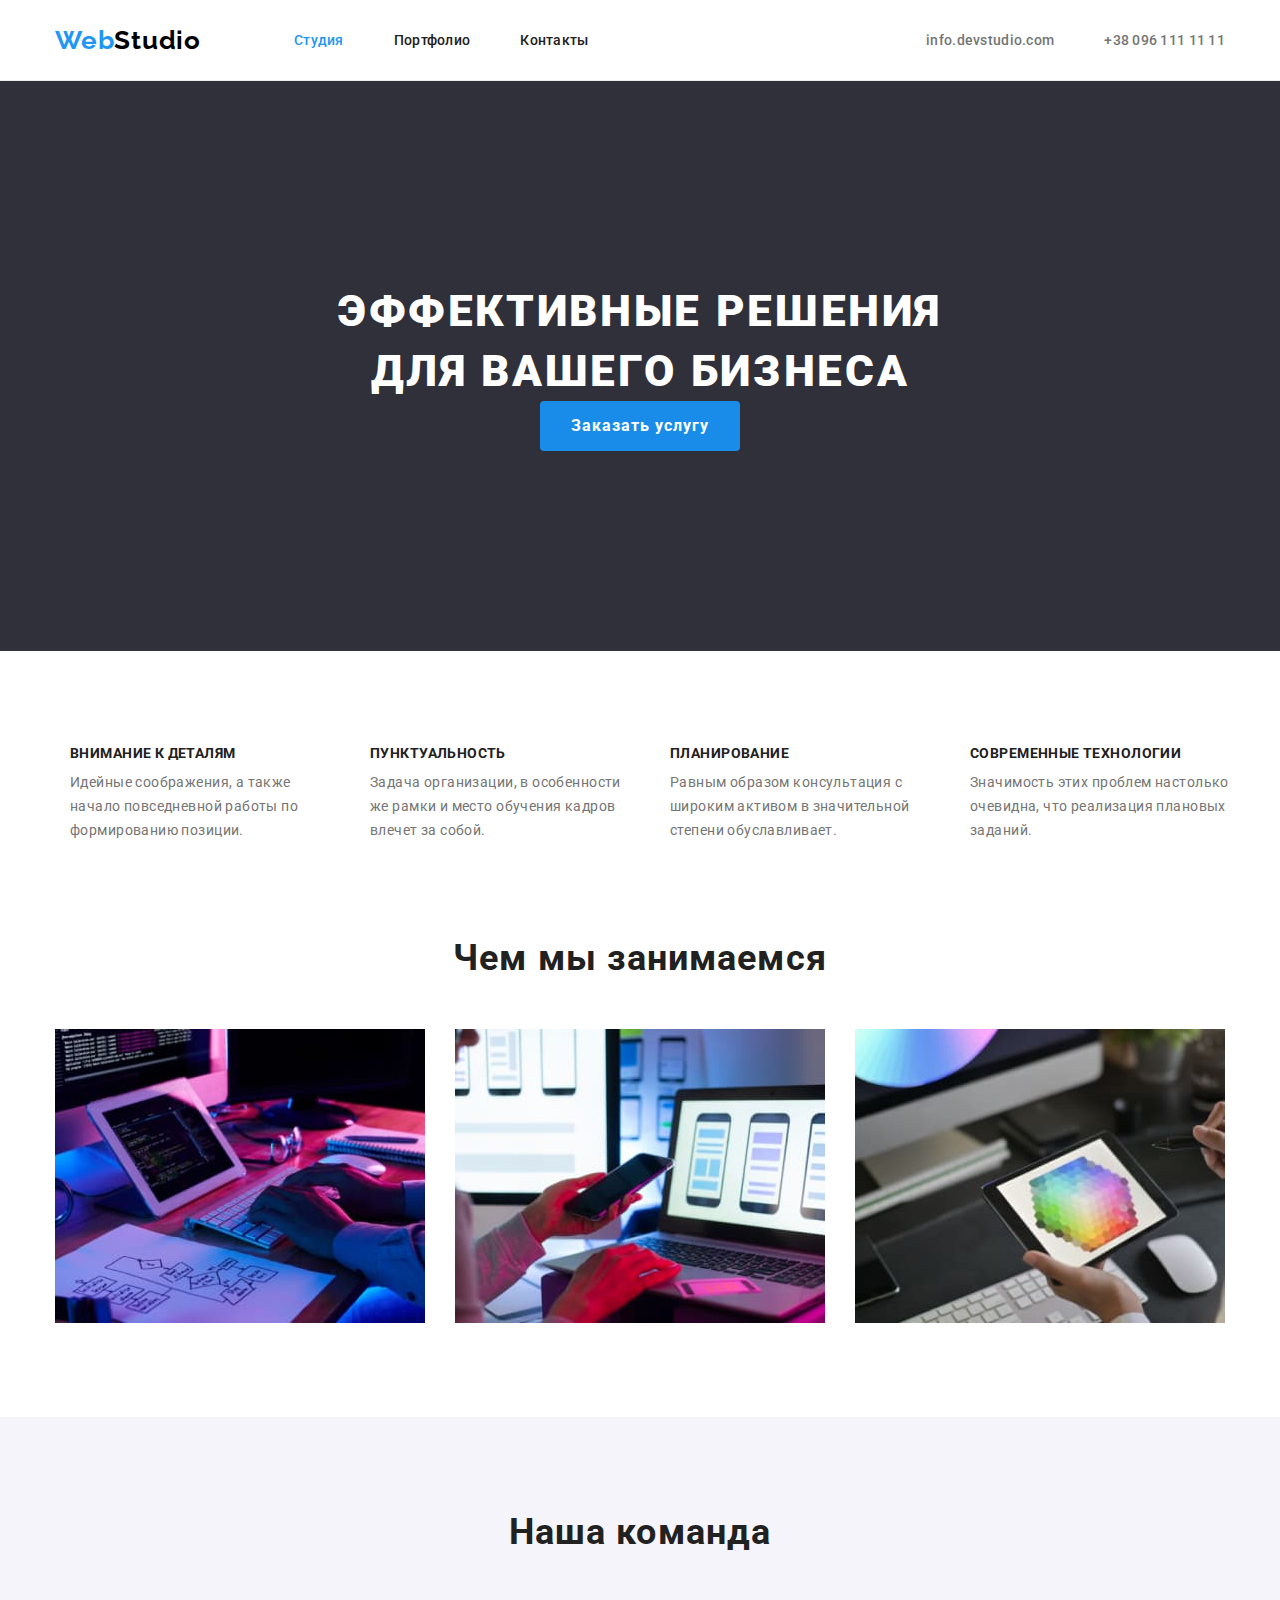
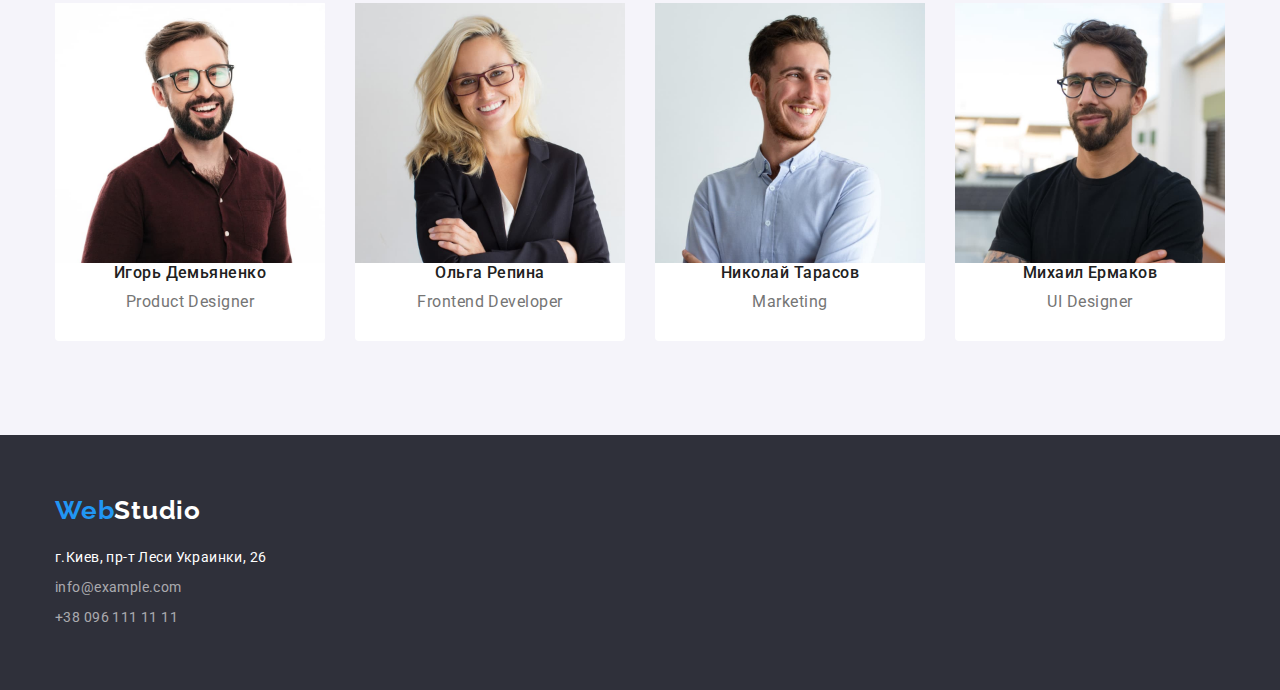
==== index.html @ 2c4aef92 "копирует данные с предыдущего дз" ====
<!DOCTYPE html>
<html lang="ru">

<head>
    <meta charset="UTF-8">
    <meta http-equiv="X-UA-Compatible" content="IE=edge">
    <meta name="viewport" content="width=device-width, initial-scale=1.0">
    <title>Document</title>
    <link rel="preconnect" href="https://fonts.googleapis.com">
    <link rel="preconnect" href="https://fonts.gstatic.com" crossorigin>
    <link
        href="https://fonts.googleapis.com/css2?family=Raleway:wght@700&family=Roboto:wght@400;500;700;900&display=swap"
        rel="stylesheet">
    <link rel="stylesheet"
        href="https://cdnjs.cloudflare.com/ajax/libs/modern-normalize/1.1.0/modern-normalize.min.css">
    <link rel="stylesheet" href="./css/styles.css" />
</head>

<body>
    <!--Хедер, шапка, навигация по сайту-->
    <header class="page-header">
        <div class="container main-nav">
            <nav class="nav">
                <a href="./index.html" class="logo">
                    <span>Web</span>Studio
                </a>

                <ul class="site-nav list">
                    <li class="site-nav-item"><a class="site-nav-link current" href="./index.html">Студия</a></li>
                    <li class="site-nav-item"><a class="site-nav-link" href="./portfolio.html">Портфолио</a></li>
                    <li class="site-nav-item"><a class="site-nav-link" href="">Контакты</a></li>
                </ul>
            </nav>

            <ul class="aside list">
                <li class="aside-item"> <a href="mailto:info.devstudio.com" class="aside-link">info.devstudio.com</a>
                </li>
                <li class="aside-item"> <a href="tel:+380961111111" class="aside-link">+38 096 111 11 11</a></li>
            </ul>
        </div>
    </header>

    <!--Баннер-->
    <main>

        <section class="banner">
            <h1 class="title">Эффективные решения <br>
                для вашего бизнеса</h1>
            <button class="button" type="button">Заказать услугу</button>
        </section>


        <!--Особенности-->
        <section class="features section">
            <div class="container">
                <ul class="features-list container list">
                    <li class="features-item">
                        <h3 class="features-subtitle">Внимание к деталям</h3>
                        <p class="features-text">Идейные соображения, а также начало повседневной работы по формированию
                            позиции.</p>
                    </li>
                    <li class="features-item">
                        <h3 class="features-subtitle">Пунктуальность</h3>
                        <p class="features-text">Задача организации, в особенности же рамки и место обучения кадров
                            влечет
                            за собой.</p>
                    </li>
                    <li class="features-item">
                        <h3 class="features-subtitle">Планирование</h3>
                        <p class="features-text">Равным образом консультация с широким активом в значительной степени
                            обуславливает.</p>
                    </li>
                    <li class="features-item">
                        <h3 class="features-subtitle">Современные технологии</h3>
                        <p class="features-text">Значимость этих проблем настолько очевидна, что реализация плановых
                            заданий.</p>
                    </li>
                </ul>
            </div>
        </section>

        <!--Чем мы занимаемся-->
        <section class="section works-section">
            <div class="container">
                <h2 class="subject">Чем мы занимаемся</h2>
                <ul class="subject-list list">
                    <li class="subject-item"><img class="image" src="./images/drop/img.jpg" alt="box1" width="370" />
                    </li>
                    <li class="subject-item"><img class="image" src="./images/drop/box2.jpg" alt="box2" width="370" />
                    </li>
                    <li class="subject-item"><img class="image" src="./images/drop/box3.jpg" alt="box3" width="370" />
                    </li>
                </ul>
            </div>
        </section>

        <!-- Наша команда -->
        <section class="our-team grey section">
            <div class="container">
                <h2 class="subject">Наша команда</h2>
                <ul class="our-team-list list">
                    <li class="our-team-item">
                        <img src="./images/drop/igor.jpg" alt="Игорь Демьяненко" width="270" class="images" />
                        <div class="team-name-text">
                            <h3 class="our-team-name">Игорь Демьяненко</h3>
                            <p class="our-team-text">Product Designer</p>
                        </div>
                    </li>
                    <li class="our-team-item">
                        <img src="./images/drop/olga.jpg" alt="Ольга Репина" width="270" class="images" />
                        <div class="team-name-text">
                            <h3 class="our-team-name">Ольга Репина</h3>
                            <p class="our-team-text">Frontend Developer</p>
                        </div>
                    </li>
                    <li class="our-team-item">
                        <img src="./images/drop/nicholas.jpg" alt="Николай Тарасов" width="270" class="images" />
                        <div class="team-name-text">
                            <h3 class="our-team-name">Николай Тарасов</h3>
                            <p class="our-team-text">Marketing</p>
                        </div>
                    </li>
                    <li class="our-team-item">
                        <img src="./images/drop/michael.jpg" alt="Михаил Ермаков" width="270" class="images" />
                        <div class="team-name-text">
                            <h3 class="our-team-name">Михаил Ермаков</h3>
                            <p class="our-team-text">UI Designer</p>
                        </div>
                    </li>
                </ul>
            </div>
        </section>
    </main>

    <!-- Футтер -->
    <footer class="footer">
        <div class="container">
            <a href="./index.html" class="logo dark">
                <span>Web</span>Studio
            </a>
            <address class="address">
                <p class="footer-address">
                    г.Киев, пр-т Леси Украинки, 26
                </p>
                <ul class="footer-list list">
                    <li class="footer-item">
                        <a href="mailto:info@example.com" class="footer-link">info@example.com</a>
                    </li>
                    <li class="footer-item">
                        <a href="tel:+380961111111" class="footer-link">+38 096 111 11 11</a>
                    </li>
                </ul>
            </address>
        </div>

    </footer>

</body>

</html>
---- css/styles.css ----
:root {
  --primary-text-color: #212121;
  --secondary-text-color: #757575;
  --accent-color: #2196f3;
  --primary-white-color: #fff;
  --portfolio-button: #f5f4fa;
  --black-color: #000;
  --background-footer-color: #2f303a;
  --portfolio-item-hover: #eee;
}

body {
  background-color: var(--primary-white-color);
  font-family: "Roboto", sans-serif;
  color: var(--primary-text-color);
}

/*Утилиты*/
.list {
  list-style: none;
  margin: 0;
}

h1,
h2,
h3,
p {
  margin-bottom: 0;
  margin-top: 0;
}

/*Хедер, шапка страницы*/
.logo > span {
  color: var(--accent-color);
}

.footer.logo {
  color: var(--primary-white-color);
}

.logo {
  display: block;
  padding-top: 24px;
  padding-bottom: 24px;

  color: var(--black-color);
  text-decoration: none;
  font-family: Raleway;
  font-style: normal;
  font-weight: bold;
  font-size: 26px;
  line-height: 1.192;
  letter-spacing: 0.03em;
}

.logo.dark {
  color: var(--primary-white-color);
  padding-top: 0;
  padding-bottom: 0;
  margin-bottom: 20px;

  /*outline: 2px solid #fff;*/
}

.site-nav-link {
  font-weight: 500;
  font-size: 14px;
  line-height: 1.143;
  letter-spacing: 0.02em;
  text-decoration: none;
  color: var(--primary-text-color);
}

.current {
  color: var(--accent-color);
}

.grey {
  background-color: var(--portfolio-button);
}

.aside-link {
  text-decoration: none;
  letter-spacing: 0.02em;
  font-weight: 500;
  font-size: 14px;
  line-height: 1.143;
  letter-spacing: 0.02em;
  color: var(--secondary-text-color);
}

.site-nav-link:hover,
.site-nav-link:focus,
.aside-link:hover,
.aside-link:focus,
.footer-link:focus,
.footer-link:hover {
  color: var(--accent-color);
}

.container {
  padding: 0 15px;
  width: 1200px;
  margin-right: auto;
  margin-left: auto;
}

.main-nav {
  display: flex;
  align-items: center;
}

.site-nav {
  display: flex;
  margin-left: 93px;
  padding-left: 0;
}

.nav {
  display: flex;
  align-items: center;
}

.site-nav-item {
  margin: 0;
}

.site-nav-item:not(:last-child) {
  margin-right: 50px;
}

.site-nav-link {
  display: block;
  padding-top: 32px;
  padding-bottom: 32px;
}

.aside {
  display: flex;
  margin-left: auto;
}

.aside-link {
  padding-top: 32px;
  padding-bottom: 32px;
}

.aside-item + .aside-item {
  margin-left: 50px;
}

.page-header {
  border-bottom: 1px solid #ececec;
}

/*Портфолио*/

.portfolio {
  position: absolute;
  width: 1px;
  height: 1px;
  margin: -1px;
  border: 0;
  padding: 0;
  white-space: nowrap;
  clip-path: inset(100%);
  clip: rect(0 0 0 0);
  overflow: hidden;
}

.portfolio-list {
  display: flex;
  flex-wrap: wrap;
  list-style: none;
  margin: 0;
  padding: 0;
  margin-left: -30px;
  margin-top: -30px;
}

.portfolio-item {
  /*outline: 2px solid blueviolet;*/

  flex-basis: calc(100% / 3 - 30px);
  margin-left: 30px;
  margin-top: 30px;
}

.portfolio-nav-button > button:hover,
.portfolio-nav-button > button:focus {
  color: var(--primary-white-color);
  background-color: var(--accent-color);
  cursor: pointer;
}
.portfolio-nav-button:not(:last-child) {
  margin-right: 8px;
}

.portfolio-nav-list {
  display: flex;
  padding-left: 0;
  margin-bottom: 50px;
  justify-content: center;
}

.portfolio-button {
  border-radius: 4px;
  /*border-color: transparent;*/
  border: none;
  margin: 0;
  padding: 6px 22px;

  font-family: inherit;
  font-weight: 500;
  font-size: 16px;
  line-height: 1.625;
  color: var(--primary-text-color);
  background-color: var(--portfolio-button);
  letter-spacing: 0.03em;
}

.portfolio-card {
  border-right: 1px solid var(--portfolio-item-hover);
  border-bottom: 1px solid var(--portfolio-item-hover);
  border-left: 1px solid var(--portfolio-item-hover);
  padding: 20px 24px;
  border-radius: 0 0 4px 4px;
}
.button-all {
  background-color: var(--accent-color);
  color: var(--primary-white-color);
}

.portfolio-item:focus,
.portfolio-item:hover {
  background-color: var(--portfolio-item-hover);
}

.subtitle {
  color: var(--primary-text-color);
  font-weight: bold;
  font-size: 18px;
  line-height: 2;
  letter-spacing: 0.06em;
}

.text {
  color: var(--secondary-text-color);
  font-weight: normal;
  font-size: 16px;
  line-height: 1.875;
  letter-spacing: 0.03em;
}
.portfolio-link {
  text-decoration: none;
}
.button {
  border-radius: 4px;
  border-color: transparent;
  width: 200px;
  height: 50px;
  padding: 0;

  font-family: inherit;
  font-weight: 500;
  font-size: 16px;
  line-height: 1.625;
  background-color: var(--portfolio-button);
  color: var(--primary-text-color);
  letter-spacing: 0.06em;
}

/*Футтер*/

.footer {
  padding-top: 60px;
  padding-bottom: 60px;

  background: var(--background-footer-color);
}

.footer-link {
  color: rgba(255, 255, 255, 0.6);
  font-weight: normal;
  font-size: 14px;
  line-height: 1.714;
  text-decoration: none;
  font-style: normal;
  letter-spacing: 0.03em;
}
.footer-address {
  color: var(--primary-white-color);
  font-weight: normal;
  font-size: 14px;
  line-height: 1.714;
  text-decoration: none;
  font-style: normal;
  letter-spacing: 0.03em;
  margin-bottom: 6px;
}

.footer-list {
  justify-content: left;
  padding-left: 0;
}

.footer-item:not(:last-child) {
  margin-bottom: 6px;
}

/*Главная страница*/
.title {
  font-weight: 900;
  font-size: 44px;
  line-height: 1.364;
  color: var(--primary-white-color);
  text-transform: uppercase;
  letter-spacing: 0.06em;
}
.banner {
  background: wheat;
  background: var(--background-footer-color);
  text-align: center;
}
.features-subtitle {
  margin: 0 0 10px 0;

  color: var(--primary-text-color);
  font-style: normal;
  font-weight: bold;
  font-size: 14px;
  line-height: 1.143;
  text-transform: uppercase;
  letter-spacing: 0.03em;
}
.features-text {
  margin: 0;

  color: var(--secondary-text-color);
  font-weight: normal;
  font-size: 14px;
  line-height: 1.714;
  letter-spacing: 0.03em;
}
.features-list {
  display: flex;
}

.features-item {
  width: 270px;
  text-align: left;
}
.features-item:not(:last-child) {
  margin-right: 30px;
}

.subject {
  text-align: center;

   color: var(--primary-text-color);

  font-style: normal;
  font-weight: bold;
  font-size: 36px;
  line-height: 1.167;
  letter-spacing: 0.03em;
}

.subject-list {
  display: flex;
  padding-left: 0;
}

.our-team-name {
  text-align: center;
  margin-bottom: 10px;

  font-weight: 500;
  font-size: 16px;
  line-height: 1.188;
  letter-spacing: 0.03em;
  color: var(--primary-text-color);
}

.our-team-text {
  text-align: center;

  font-weight: normal;
  font-size: 16px;
  line-height: 1.188;
  letter-spacing: 0.03em;
  color: var(--secondary-text-color);
}

.our-team-list {
  display: flex;
  padding-left: 0;
}

.our-team-item {
  padding-bottom: 30px;
  background-color: var(--primary-white-color);

  width: 270px;
  border-radius: 0 0 4px 4px;
}

.our-team-item:not(:last-child) {
  margin-right: 30px;
}


.banner > button {
  font-style: normal;
  font-weight: bold;
  font-size: 16px;
  line-height: 1.875;
  letter-spacing: 0.06em;
  color: var(--primary-white-color);
  background-color: #188ce8;
}

.banner > button:focus,
.banner > button:hover {
  color: var(--primary-white-color);
  cursor: pointer;
  background-color: var(--accent-color);
}

.banner {
  padding-top: 200px;
  padding-bottom: 200px;
}

.subject {
  margin-bottom: 50px;
}

.subject-item {
  width: 370px;
  height: 294px;
}
.subject-item:not(:last-child) {
  margin-right: 30px;
}

.section {
  padding-top: 94px;
  padding-bottom: 94px;
}

.works-section {
  padding-top: 0;
}

.images {
    display: block;
    max-width: 100%;
    height: auto;
}


.hhh {
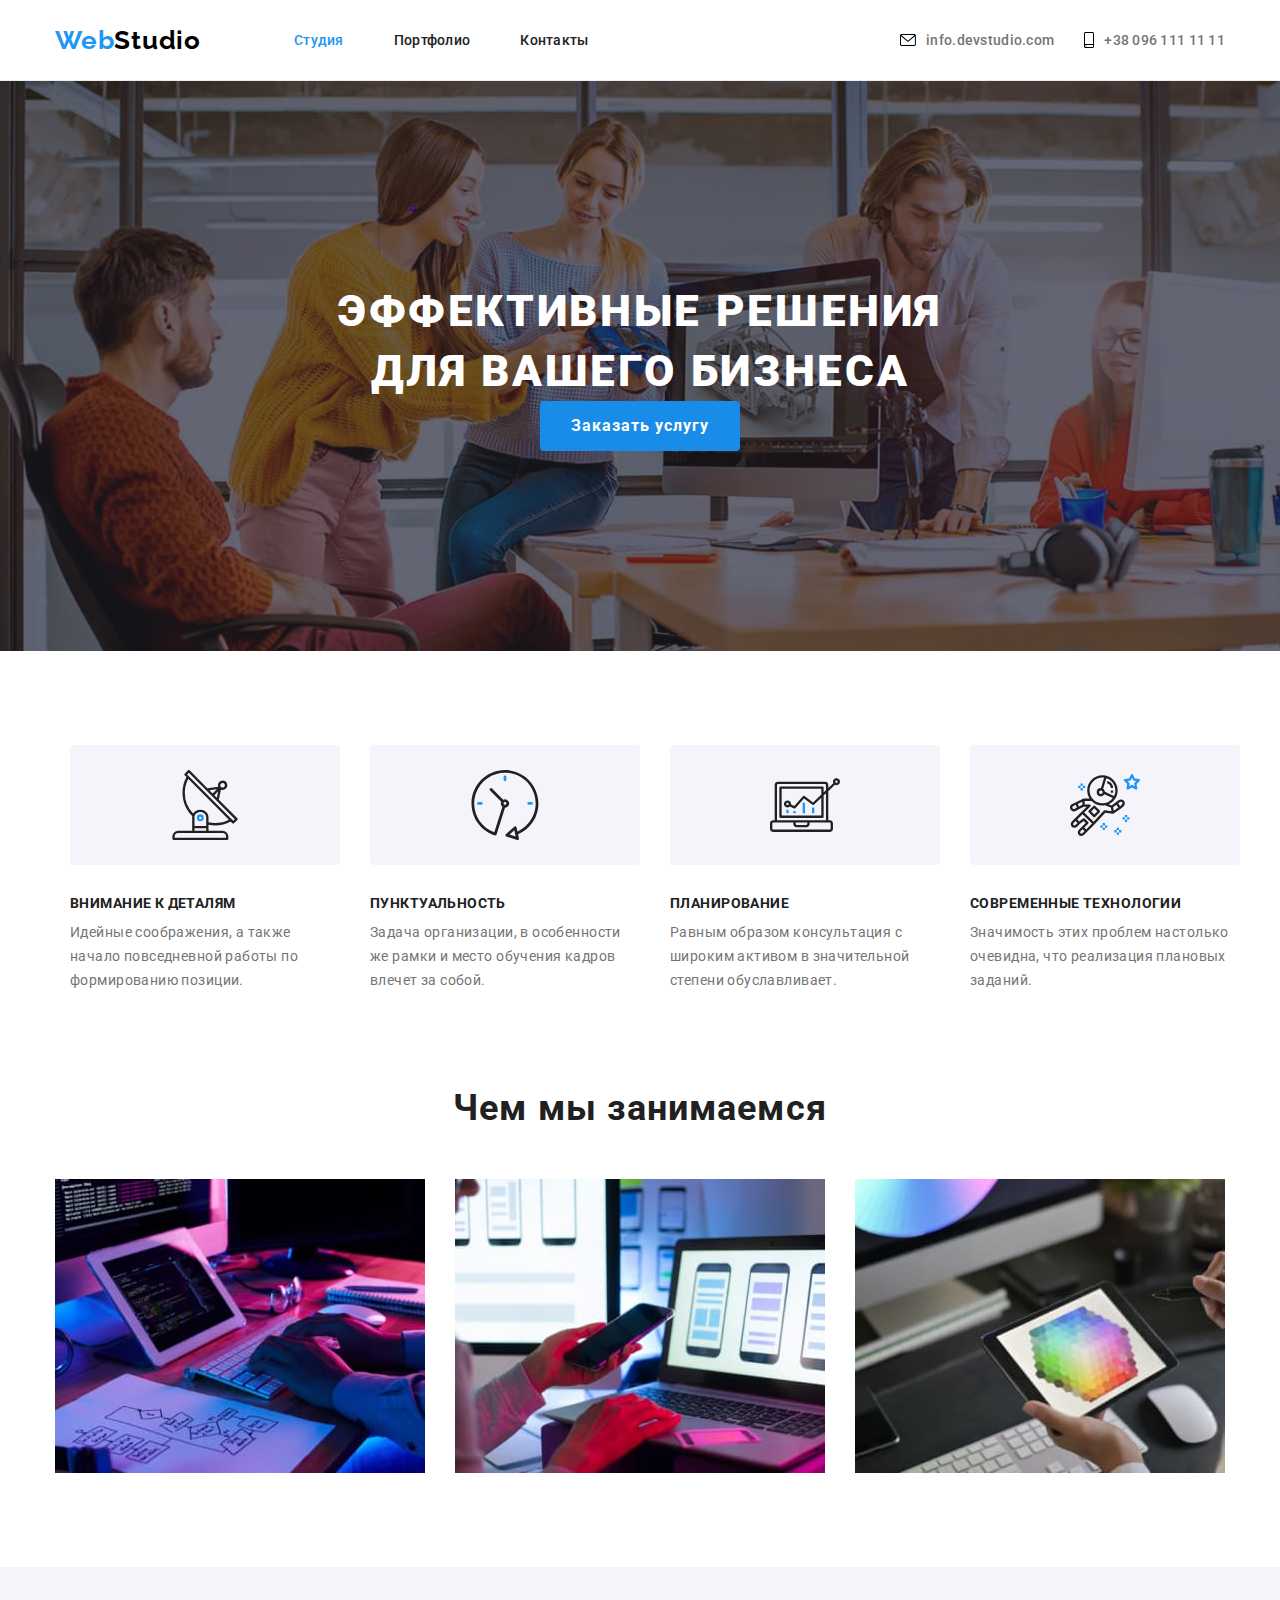
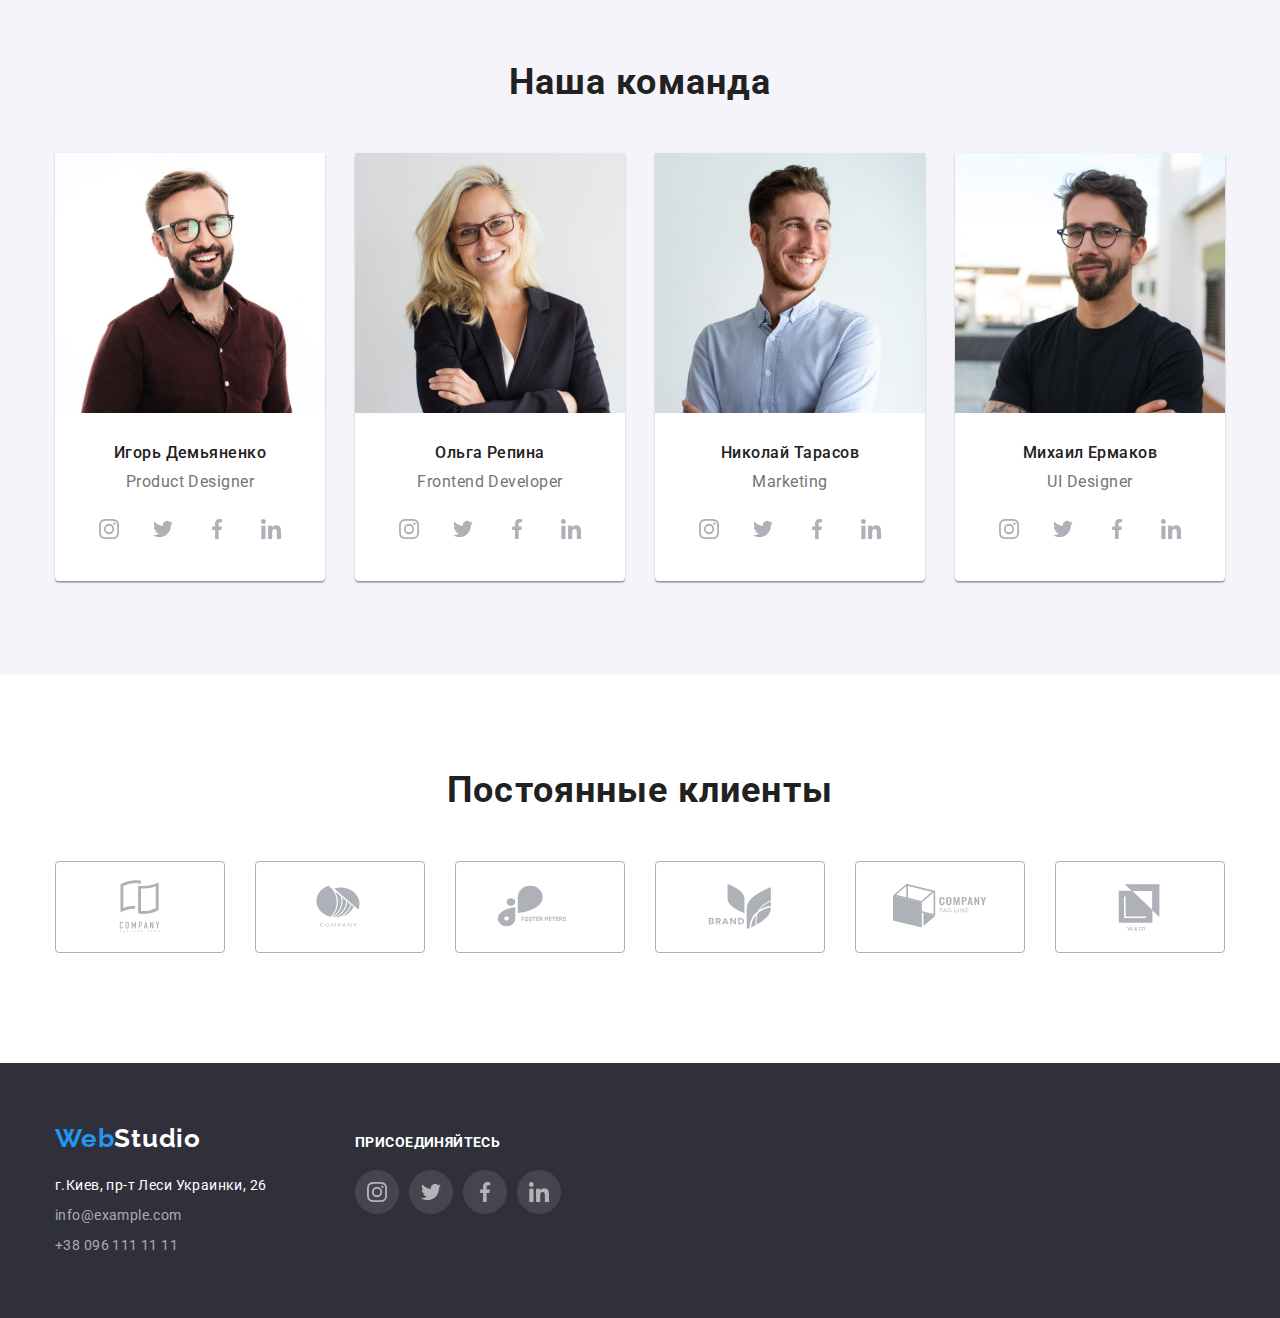
==== commit 105cd024: "Выполняет условия ДЗ 4" ====
--- a/index.html
+++ b/index.html
@@ -33,9 +33,25 @@
             </nav>
 
             <ul class="aside list">
-                <li class="aside-item"> <a href="mailto:info.devstudio.com" class="aside-link">info.devstudio.com</a>
+                <li class="aside-item"> 
+                   
+                        <a href="mailto:info.devstudio.com" class="aside-link">
+                        <svg class="email">
+                            <use href="./images/symbol-defs.svg#icon-envelope"></use>
+                        </svg>
+                        info.devstudio.com</a>
+                   
                 </li>
-                <li class="aside-item"> <a href="tel:+380961111111" class="aside-link">+38 096 111 11 11</a></li>
+                <li class="aside-item"> 
+                   
+                        <a href="tel:+380961111111" class="aside-link">
+                             <svg class="phone">
+                                 <use href="./images/symbol-defs.svg#icon-smartphone"></use>
+                             </svg>
+                         +38 096 111 11 11
+                        </a>
+                   
+                </li>
             </ul>
         </div>
     </header>
@@ -53,24 +69,53 @@
         <!--Особенности-->
         <section class="features section">
             <div class="container">
+            
                 <ul class="features-list container list">
                     <li class="features-item">
+                        <div class="features-icon">
+                            <svg>
+                                <use href="./images/symbol-defs.svg#icon-antenna">
+
+                                </use>
+                            </svg>
+                        </div>
                         <h3 class="features-subtitle">Внимание к деталям</h3>
                         <p class="features-text">Идейные соображения, а также начало повседневной работы по формированию
                             позиции.</p>
                     </li>
                     <li class="features-item">
+                        <div class="features-icon">
+                            <svg class="icons" width="70px" height="70px">
+                                <use href="./images/symbol-defs.svg#icon-clock">
+
+                                </use>
+                            </svg>
+                        </div>
                         <h3 class="features-subtitle">Пунктуальность</h3>
                         <p class="features-text">Задача организации, в особенности же рамки и место обучения кадров
                             влечет
                             за собой.</p>
                     </li>
                     <li class="features-item">
+                        <div class="features-icon">
+                            <svg>
+                                <use href="./images/symbol-defs.svg#icon-diagram">
+                        
+                                </use>
+                            </svg>
+                        </div>
                         <h3 class="features-subtitle">Планирование</h3>
                         <p class="features-text">Равным образом консультация с широким активом в значительной степени
                             обуславливает.</p>
                     </li>
                     <li class="features-item">
+                        <div class="features-icon">
+                            <svg class="icons">
+                                <use href="./images/symbol-defs.svg#icon-astronaut">
+                        
+                                </use>
+                            </svg>
+                        </div>
                         <h3 class="features-subtitle">Современные технологии</h3>
                         <p class="features-text">Значимость этих проблем настолько очевидна, что реализация плановых
                             заданий.</p>
@@ -100,41 +145,232 @@
                 <h2 class="subject">Наша команда</h2>
                 <ul class="our-team-list list">
                     <li class="our-team-item">
-                        <img src="./images/drop/igor.jpg" alt="Игорь Демьяненко" width="270" class="images" />
+                        <img src="./images/drop/igor.jpg" alt="Игорь Демьяненко" width="270" class="images-team" />
                         <div class="team-name-text">
                             <h3 class="our-team-name">Игорь Демьяненко</h3>
                             <p class="our-team-text">Product Designer</p>
+                             <div class="social">
+                                <ul class="social-list">
+                                    <li class="social-item">
+                                        <a href="" class="social-link">
+                                        <svg class="social-icon">
+                                            <use href="./images/symbol-defs.svg#icon-instagram"> </use>
+                                        </svg>
+                                        </a>
+
+                                    </li>
+                                    <li class="social-item">
+                                        <a href="" class="social-link">
+                                        <svg class="social-icon">
+                                            <use href="./images/symbol-defs.svg#icon-twitter"> </use>
+                                        </svg>
+                                        </a>
+                                    </li>
+                                    <li class="social-item">
+                                        <a href="" class="social-link">
+                                        <svg class="social-icon">
+                                            <use href="./images/symbol-defs.svg#icon-facebook"> </use>
+                                        </svg>
+                                        </a>
+                                    </li>
+                                    <li class="social-item">
+                                        <a href="" class="social-link">
+                                        <svg class="social-icon">
+                                            <use href="./images/symbol-defs.svg#icon-linkedin"> </use>
+                                        </svg>
+                                        </a>
+                                    </li>
+                                </ul>
+                                </div>
+                            
                         </div>
                     </li>
                     <li class="our-team-item">
-                        <img src="./images/drop/olga.jpg" alt="Ольга Репина" width="270" class="images" />
+                        <img src="./images/drop/olga.jpg" alt="Ольга Репина" width="270" class="images-team" />
                         <div class="team-name-text">
                             <h3 class="our-team-name">Ольга Репина</h3>
                             <p class="our-team-text">Frontend Developer</p>
+                            <div class="social">
+                                <ul class="social-list">
+                                    <li class="social-item">
+                                        <a href="" class="social-link">
+                                            <svg class="social-icon">
+                                                <use href="./images/symbol-defs.svg#icon-instagram"> </use>
+                                            </svg>
+                                        </a>
+                            
+                                    </li>
+                                    <li class="social-item">
+                                        <a href="" class="social-link">
+                                            <svg class="social-icon">
+                                                <use href="./images/symbol-defs.svg#icon-twitter"> </use>
+                                            </svg>
+                                        </a>
+                                    </li>
+                                    <li class="social-item">
+                                        <a href="" class="social-link">
+                                            <svg class="social-icon">
+                                                <use href="./images/symbol-defs.svg#icon-facebook"> </use>
+                                            </svg>
+                                        </a>
+                                    </li>
+                                    <li class="social-item">
+                                        <a href="" class="social-link">
+                                            <svg class="social-icon">
+                                                <use href="./images/symbol-defs.svg#icon-linkedin"> </use>
+                                            </svg>
+                                        </a>
+                                    </li>
+                                </ul>
+                            </div>
                         </div>
                     </li>
                     <li class="our-team-item">
-                        <img src="./images/drop/nicholas.jpg" alt="Николай Тарасов" width="270" class="images" />
+                        <img src="./images/drop/nicholas.jpg" alt="Николай Тарасов" width="270" class="images-team" />
                         <div class="team-name-text">
                             <h3 class="our-team-name">Николай Тарасов</h3>
                             <p class="our-team-text">Marketing</p>
+                            <div class="social">
+                                <ul class="social-list">
+                                    <li class="social-item">
+                                        <a href="" class="social-link">
+                                            <svg class="social-icon">
+                                                <use href="./images/symbol-defs.svg#icon-instagram"> </use>
+                                            </svg>
+                                        </a>
+                            
+                                    </li>
+                                    <li class="social-item">
+                                        <a href="" class="social-link">
+                                            <svg class="social-icon">
+                                                <use href="./images/symbol-defs.svg#icon-twitter"> </use>
+                                            </svg>
+                                        </a>
+                                    </li>
+                                    <li class="social-item">
+                                        <a href="" class="social-link">
+                                            <svg class="social-icon">
+                                                <use href="./images/symbol-defs.svg#icon-facebook"> </use>
+                                            </svg>
+                                        </a>
+                                    </li>
+                                    <li class="social-item">
+                                        <a href="" class="social-link">
+                                            <svg class="social-icon">
+                                                <use href="./images/symbol-defs.svg#icon-linkedin"> </use>
+                                            </svg>
+                                        </a>
+                                    </li>
+                                </ul>
+                            </div>
                         </div>
                     </li>
                     <li class="our-team-item">
-                        <img src="./images/drop/michael.jpg" alt="Михаил Ермаков" width="270" class="images" />
+                        <img src="./images/drop/michael.jpg" alt="Михаил Ермаков" width="270" class="images-team" />
                         <div class="team-name-text">
                             <h3 class="our-team-name">Михаил Ермаков</h3>
                             <p class="our-team-text">UI Designer</p>
+                            <div class="social">
+                                <ul class="social-list">
+                                    <li class="social-item">
+                                        <a href="" class="social-link">
+                                            <svg class="social-icon">
+                                                <use href="./images/symbol-defs.svg#icon-instagram"> </use>
+                                            </svg>
+                                        </a>
+                            
+                                    </li>
+                                    <li class="social-item">
+                                        <a href="" class="social-link">
+                                            <svg class="social-icon">
+                                                <use href="./images/symbol-defs.svg#icon-twitter"> </use>
+                                            </svg>
+                                        </a>
+                                    </li>
+                                    <li class="social-item">
+                                        <a href="" class="social-link">
+                                            <svg class="social-icon">
+                                                <use href="./images/symbol-defs.svg#icon-facebook"> </use>
+                                            </svg>
+                                        </a>
+                                    </li>
+                                    <li class="social-item">
+                                        <a href="" class="social-link">
+                                            <svg class="social-icon">
+                                                <use href="./images/symbol-defs.svg#icon-linkedin"> </use>
+                                            </svg>
+                                        </a>
+                                    </li>
+                                </ul>
+                            </div>
                         </div>
                     </li>
                 </ul>
             </div>
         </section>
+    
+
+        <!--Постоянные клиенты-->
+        <section class="regular-client section">
+            <div class="container">
+                <h2 class="subject">Постоянные клиенты</h2>
+                <div class="clients">
+                    <ul class="clients-list">
+                    <li class="clients-item">
+                        <a href="" class="clients-link">
+                            <svg class="clients-logo">
+                                <use href="./images/symbol-defs.svg#icon-logo"></use>
+                            </svg>
+                        </a>
+                    </li>
+                    <li class="clients-item">
+                        <a href="" class="clients-link">
+                            <svg class="clients-logo">
+                                <use href="./images/symbol-defs.svg#icon-logo2"></use>
+                            </svg>
+                        </a>
+                    </li>
+                    <li class="clients-item">
+                        <a href="" class="clients-link">
+                            <svg class="clients-logo">
+                                <use href="./images/symbol-defs.svg#icon-logo3"></use>
+                            </svg>
+                        </a>
+                    </li>
+                    <li class="clients-item">
+                        <a href="" class="clients-link">
+                        <svg class="clients-logo">
+                            <use href="./images/symbol-defs.svg#icon-logo4"></use>
+                        </svg>
+                    </a>
+                    </li>
+                    <li class="clients-item">
+                        <a href="" class="clients-link">
+                            <svg class="clients-logo">
+                                <use href="./images/symbol-defs.svg#icon-logo5"></use>
+                            </svg>
+                        </a>
+                    </li>
+                    <li class="clients-item">
+                        <a href="" class="clients-link">
+                            <svg class="clients-logo">
+                                <use href="./images/symbol-defs.svg#icon-logo6"></use>
+                            </svg>
+                        </a>
+                    </li>
+                    </ul>
+                </div>
+
+            </div>
+
+        </section>
+
     </main>
 
     <!-- Футтер -->
     <footer class="footer">
-        <div class="container">
+        <div class="container footer-box">
+            <div class="contacts">
             <a href="./index.html" class="logo dark">
                 <span>Web</span>Studio
             </a>
@@ -151,6 +387,41 @@
                     </li>
                 </ul>
             </address>
+            </div>
+
+            <div class="join">
+                <h3 class="join-subtitle">Присоединяйтесь</h3>
+                <ul class="footer-social-list">
+                    <li class="footer-social-item">
+                        <a href="" class="footer-social-link">
+                            <svg class="footer-social-icon">
+                                <use href="./images/symbol-defs.svg#icon-instagram"> </use>
+                            </svg>
+                        </a>
+                    </li>
+                        <li class="footer-social-item">
+                            <a href="" class="footer-social-link">
+                                <svg class="footer-social-icon">
+                                    <use href="./images/symbol-defs.svg#icon-twitter"> </use>
+                                </svg>
+                            </a>
+                        </li>
+                        <li class="footer-social-item">
+                            <a href="" class="footer-social-link">
+                                <svg class="footer-social-icon">
+                                    <use href="./images/symbol-defs.svg#icon-facebook"> </use>
+                                </svg>
+                            </a>
+                        </li>
+                        <li class="footer-social-item">
+                            <a href="" class="footer-social-link">
+                                <svg class="footer-social-icon">
+                                    <use href="./images/symbol-defs.svg#icon-linkedin"> </use>
+                                </svg>
+                            </a>
+                        </li>
+                 </ul>
+            </div>
         </div>
 
     </footer>
--- a/css/styles.css
+++ b/css/styles.css
@@ -7,6 +7,7 @@
   --black-color: #000;
   --background-footer-color: #2f303a;
   --portfolio-item-hover: #eee;
+  --social: #afb1b8;
 }
 
 body {
@@ -29,7 +30,7 @@
   margin-top: 0;
 }
 
-/*Хедер, шапка страницы*/
+/*****************Хедер, шапка страницы******************/
 .logo > span {
   color: var(--accent-color);
 }
@@ -80,6 +81,8 @@
 }
 
 .aside-link {
+  display: flex;
+  align-items: center;
   text-decoration: none;
   letter-spacing: 0.02em;
   font-weight: 500;
@@ -138,6 +141,7 @@
 .aside {
   display: flex;
   margin-left: auto;
+  padding-left: 0;
 }
 
 .aside-link {
@@ -145,15 +149,31 @@
   padding-bottom: 32px;
 }
 
+.aside-link:hover svg {
+  fill: var(--accent-color);
+}
+
 .aside-item + .aside-item {
-  margin-left: 50px;
+  margin-left: 30px;
 }
 
 .page-header {
   border-bottom: 1px solid #ececec;
 }
 
-/*Портфолио*/
+.email {
+  width: 16px;
+  height: 12px;
+  margin-right: 10px;
+}
+
+.phone {
+  width: 10px;
+  height: 16px;
+  margin-right: 10px;
+}
+
+/***************Портфолио****************/
 
 .portfolio {
   position: absolute;
@@ -191,6 +211,7 @@
   color: var(--primary-white-color);
   background-color: var(--accent-color);
   cursor: pointer;
+  box-shadow: rgba(0, 0, 0, 0, 25);
 }
 .portfolio-nav-button:not(:last-child) {
   margin-right: 8px;
@@ -204,6 +225,7 @@
 }
 
 .portfolio-button {
+  display: block;
   border-radius: 4px;
   /*border-color: transparent;*/
   border: none;
@@ -233,7 +255,9 @@
 
 .portfolio-item:focus,
 .portfolio-item:hover {
-  background-color: var(--portfolio-item-hover);
+  background-color: var(--primary-white-color);
+  box-shadow: 0px 1px 1px rgba(0, 0, 0, 0.12), 0px 4px 4px rgba(0, 0, 0, 0.06),
+    1px 4px 6px rgba(0, 0, 0, 0.16);
 }
 
 .subtitle {
@@ -242,6 +266,7 @@
   font-size: 18px;
   line-height: 2;
   letter-spacing: 0.06em;
+  margin-bottom: 4px;
 }
 
 .text {
@@ -270,7 +295,13 @@
   letter-spacing: 0.06em;
 }
 
-/*Футтер*/
+.images {
+  display: block;
+  width: 100%;
+  height: auto;
+}
+
+/**************Футтер***********************/
 
 .footer {
   padding-top: 60px;
@@ -308,7 +339,77 @@
   margin-bottom: 6px;
 }
 
-/*Главная страница*/
+.join {
+  display: block;
+  width: 206px;
+  height: 80px;
+  justify-content: center;
+  margin-left: 70px;
+}
+
+.join-subtitle {
+  font-family: inherit;
+  font-weight: bold;
+  font-size: 14px;
+  line-height: 1.143;
+  letter-spacing: 0.03em;
+  text-transform: uppercase;
+  color: var(--primary-white-color);
+  margin-bottom: 20px;
+}
+
+.footer-social-link {
+  display: flex;
+  width: 44px;
+  height: 44px;
+  border-radius: 50%;
+  justify-content: center;
+  align-items: center;
+  background-color: rgba(255, 255, 255, 0.1);
+}
+
+.footer-social-link:hover svg,
+.footer-social-link:focus svg {
+  fill: var(--primary-white-color);
+}
+.footer-social-link:hover,
+.footer-social-link:focus {
+  background-color: var(--accent-color);
+}
+
+.footer-social-list {
+  display: flex;
+  padding-left: 0;
+  margin: 0;
+}
+
+.footer-social-item:not(:last-child) {
+  margin-right: 10px;
+}
+
+.footer-social-icon {
+  /*display: block;*/
+  width: 20px;
+  height: 20px;
+  fill: rgba(255, 255, 255, 0.6);
+}
+
+.footer-social-item {
+  display: flex;
+  list-style: none;
+  height: auto;
+}
+
+.footer-box {
+  display: flex;
+  align-items: baseline;
+}
+
+.contacts {
+  min-width: 230px;
+}
+
+/***************Главная страница****************/
 .title {
   font-weight: 900;
   font-size: 44px;
@@ -318,9 +419,18 @@
   letter-spacing: 0.06em;
 }
 .banner {
-  background: wheat;
   background: var(--background-footer-color);
   text-align: center;
+  max-width: 1600px;
+  margin-right: auto;
+  margin-left: auto;
+  background-image: linear-gradient(
+      rgba(47, 48, 58, 0.4),
+      rgba(47, 48, 58, 0.4)
+    ),
+    url(../images/img10.jpg);
+  background-size: cover;
+  background-repeat: no-repeat;
 }
 .features-subtitle {
   margin: 0 0 10px 0;
@@ -357,7 +467,7 @@
 .subject {
   text-align: center;
 
-   color: var(--primary-text-color);
+  color: var(--primary-text-color);
 
   font-style: normal;
   font-weight: bold;
@@ -371,6 +481,8 @@
   padding-left: 0;
 }
 
+/************Наша команда************/
+
 .our-team-name {
   text-align: center;
   margin-bottom: 10px;
@@ -390,6 +502,7 @@
   line-height: 1.188;
   letter-spacing: 0.03em;
   color: var(--secondary-text-color);
+  margin-bottom: 16px;
 }
 
 .our-team-list {
@@ -402,6 +515,8 @@
   background-color: var(--primary-white-color);
 
   width: 270px;
+  box-shadow: 0px 1px 3px rgba(0, 0, 0, 0.12), 0px 1px 1px rgba(0, 0, 0, 0.14),
+    0px 2px 1px rgba(0, 0, 0, 0.2);
   border-radius: 0 0 4px 4px;
 }
 
@@ -409,7 +524,71 @@
   margin-right: 30px;
 }
 
-
+.images-team {
+  display: block;
+  max-width: 100%;
+  height: auto;
+  margin-bottom: 30px;
+}
+
+.social {
+  display: flex;
+  width: 206px;
+  height: 44px;
+  margin-left: 32px;
+  margin-right: 32px;
+  fill: var(--social);
+}
+
+.social-link {
+  display: flex;
+  width: 44px;
+  height: 44px;
+  border-radius: 50%;
+  background-color: var(--primary-white-color);
+  align-items: center;
+  justify-content: center;
+}
+
+.social-list {
+  display: flex;
+  list-style-type: none;
+  padding: 0;
+  justify-content: center;
+}
+
+.social-item:not(:last-child) {
+  margin-right: 10px;
+}
+
+.social-icon {
+  width: 20px;
+  height: 20px;
+  fill: var(--social);
+}
+
+/*.social-icon:hover,
+.social-icon:focus {
+  fill: var(--primary-white-color);
+}*/
+
+.social-link:hover svg,
+.social-link:focus svg {
+  fill: var(--primary-white-color);
+  cursor: pointer;
+}
+
+.social-link:hover,
+.social-link:focus {
+  background-color: var(--accent-color);
+}
+
+.social-item {
+  display: flex;
+  height: auto;
+}
+
+/* *************Кнопка баннера ********************/
 .banner > button {
   font-style: normal;
   font-weight: bold;
@@ -453,12 +632,66 @@
   padding-top: 0;
 }
 
-.images {
-    display: block;
-    max-width: 100%;
-    height: auto;
-}
-
-
-.hhh {
-  +.features-icon {
+  display: flex;
+  text-align: center;
+  list-style: none;
+  padding: 25px 100px;
+  margin-bottom: 30px;
+
+  width: 270px;
+  height: 120px;
+  background: var(--portfolio-button);
+  border-radius: 4px;
+}
+
+/******************* Наши клиенты *********************/
+.icons {
+  /* width: 70px;
+  height: 70px;*/
+  text-align: center;
+}
+
+.clients-list {
+  display: flex;
+  list-style-type: none;
+  padding: 0;
+  justify-content: center;
+}
+
+.clients-logo {
+  fill: var(--social);
+  width: 106px;
+  height: 60px;
+}
+
+.clients-link {
+  display: flex;
+  justify-content: center;
+  align-items: center;
+  width: 170px;
+  height: 92px;
+
+  border: 1px solid var(--social);
+  border-radius: 4px;
+  cursor: pointer;
+}
+
+.clients-item:not(:last-child) {
+  margin-right: 30px;
+}
+
+.clients-item {
+  border-color: var(--social);
+}
+
+.clients-link:hover svg,
+.clients-link:focus svg {
+  fill: var(--accent-color);
+}
+
+.clients-link:hover,
+.clients-link:focus {
+  border-color: var(--accent-color);
+  cursor: pointer;
+}
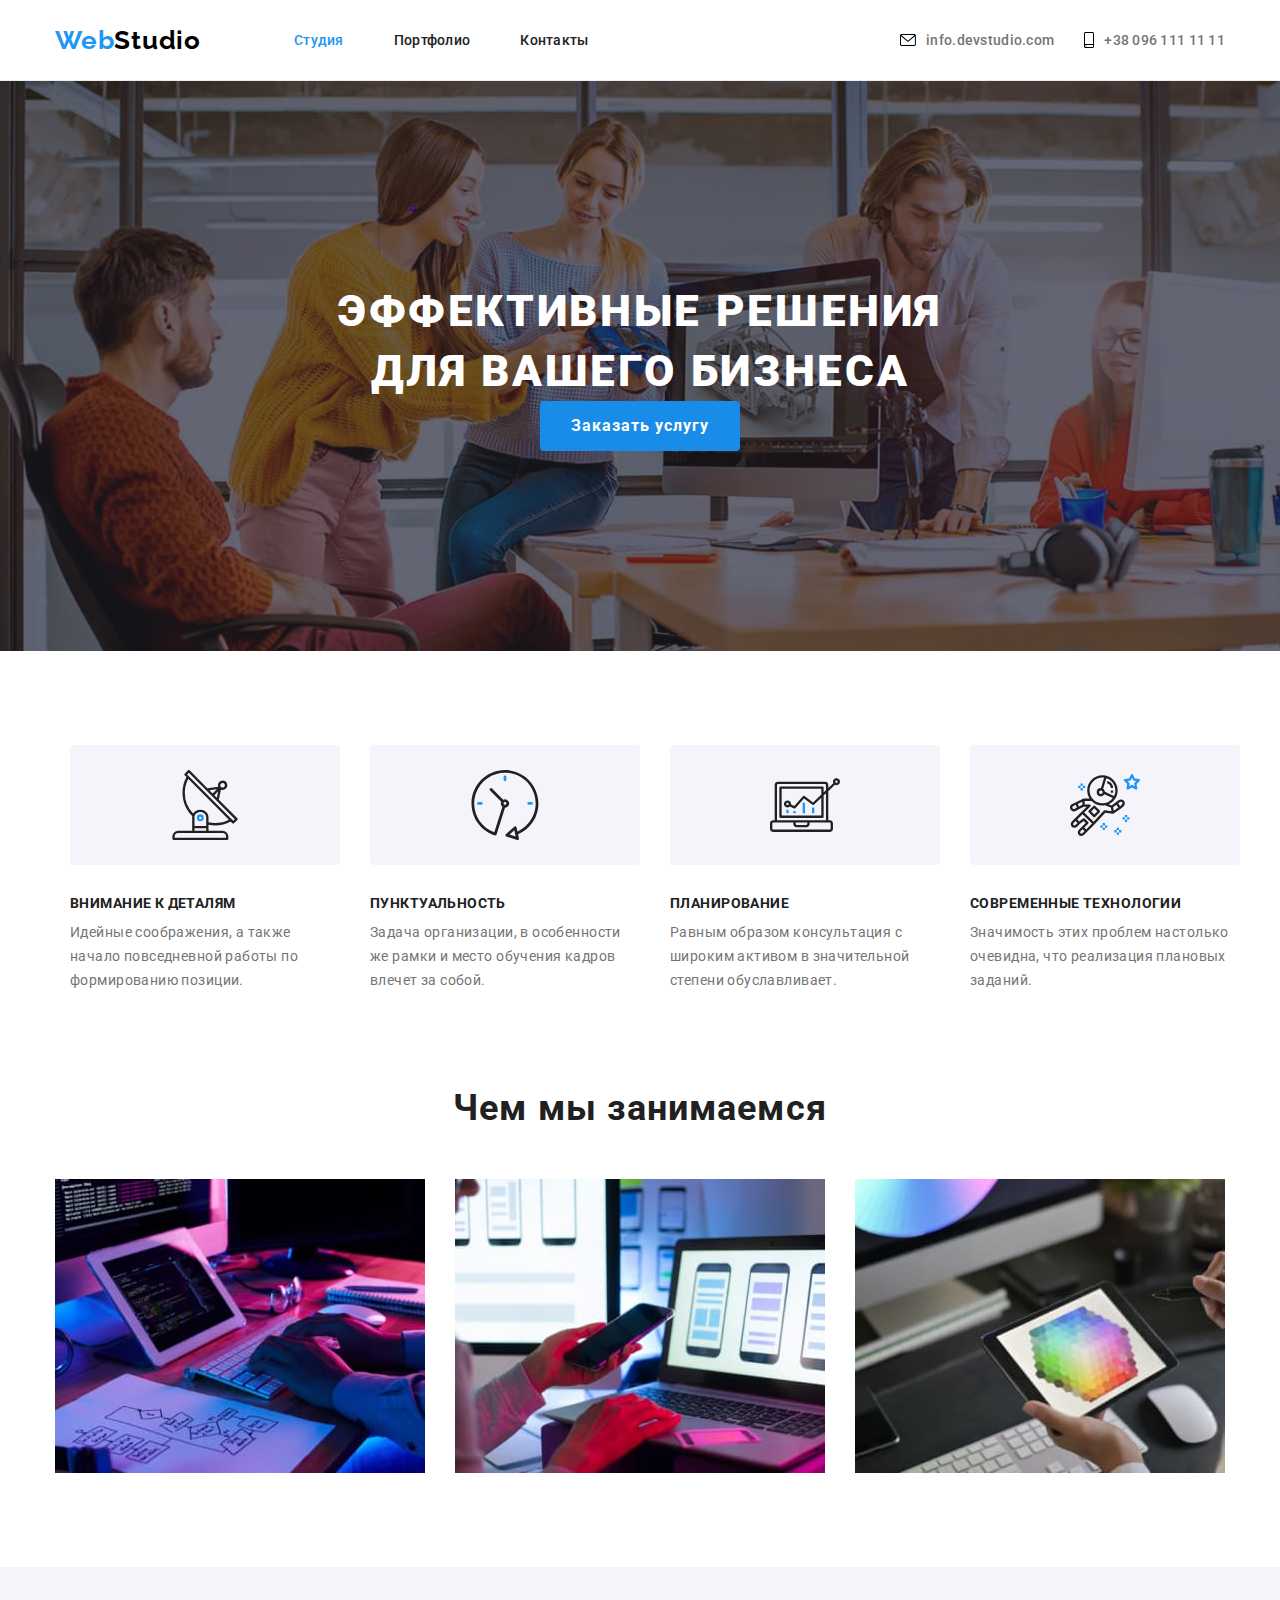
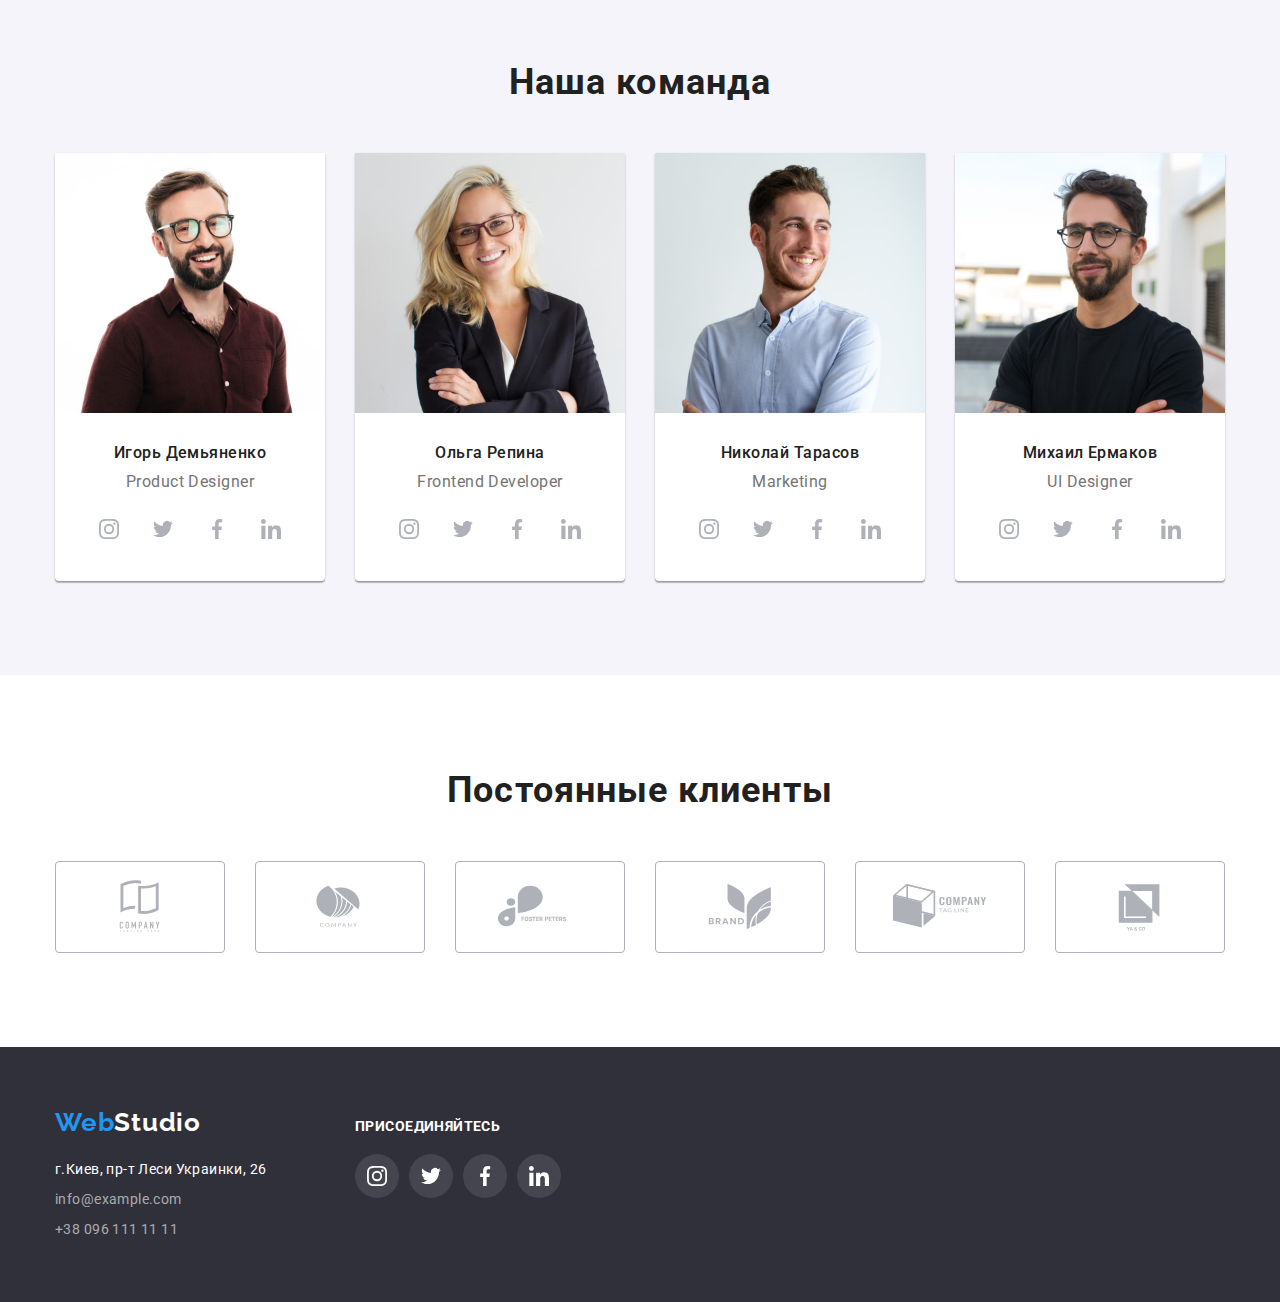
==== commit d089b09a: "Вносит поправки первой проверки" ====
--- a/index.html
+++ b/index.html
@@ -73,7 +73,7 @@
                 <ul class="features-list container list">
                     <li class="features-item">
                         <div class="features-icon">
-                            <svg>
+                            <svg width="70px" height="70px">
                                 <use href="./images/symbol-defs.svg#icon-antenna">
 
                                 </use>
@@ -85,7 +85,7 @@
                     </li>
                     <li class="features-item">
                         <div class="features-icon">
-                            <svg class="icons" width="70px" height="70px">
+                            <svg width="70px" height="70px">
                                 <use href="./images/symbol-defs.svg#icon-clock">
 
                                 </use>
@@ -98,7 +98,7 @@
                     </li>
                     <li class="features-item">
                         <div class="features-icon">
-                            <svg>
+                            <svg width="70px" height="70px">
                                 <use href="./images/symbol-defs.svg#icon-diagram">
                         
                                 </use>
@@ -110,7 +110,7 @@
                     </li>
                     <li class="features-item">
                         <div class="features-icon">
-                            <svg class="icons">
+                            <svg width="70px" height="70px">
                                 <use href="./images/symbol-defs.svg#icon-astronaut">
                         
                                 </use>
--- a/css/styles.css
+++ b/css/styles.css
@@ -101,6 +101,11 @@
   color: var(--accent-color);
 }
 
+.aside-link:hover svg,
+.aside-link:focus svg {
+  fill: var(--accent-color);
+}
+
 .container {
   padding: 0 15px;
   width: 1200px;
@@ -147,10 +152,6 @@
 .aside-link {
   padding-top: 32px;
   padding-bottom: 32px;
-}
-
-.aside-link:hover svg {
-  fill: var(--accent-color);
 }
 
 .aside-item + .aside-item {
@@ -206,12 +207,29 @@
   margin-top: 30px;
 }
 
+/* .portfolio-nav-button {
+  display: block;
+} */
+.portfolio-link {
+  display: block;
+  text-decoration: none;
+}
+
+.portfolio-link:focus,
+.portfolio-link:hover {
+  background-color: var(--primary-white-color);
+  box-shadow: 0px 1px 1px rgba(0, 0, 0, 0.12), 0px 4px 4px rgba(0, 0, 0, 0.06),
+    1px 4px 6px rgba(0, 0, 0, 0.16);
+}
+
 .portfolio-nav-button > button:hover,
 .portfolio-nav-button > button:focus {
   color: var(--primary-white-color);
   background-color: var(--accent-color);
   cursor: pointer;
-  box-shadow: rgba(0, 0, 0, 0, 25);
+  box-shadow: 0px 3px 1px rgba(0, 0, 0, 0.1), 0px 1px 2px rgba(0, 0, 0, 0.08),
+    0px 2px 2px rgba(0, 0, 0, 0.12);
+  border-radius: 4px;
 }
 .portfolio-nav-button:not(:last-child) {
   margin-right: 8px;
@@ -253,13 +271,6 @@
   color: var(--primary-white-color);
 }
 
-.portfolio-item:focus,
-.portfolio-item:hover {
-  background-color: var(--primary-white-color);
-  box-shadow: 0px 1px 1px rgba(0, 0, 0, 0.12), 0px 4px 4px rgba(0, 0, 0, 0.06),
-    1px 4px 6px rgba(0, 0, 0, 0.16);
-}
-
 .subtitle {
   color: var(--primary-text-color);
   font-weight: bold;
@@ -276,9 +287,7 @@
   line-height: 1.875;
   letter-spacing: 0.03em;
 }
-.portfolio-link {
-  text-decoration: none;
-}
+
 .button {
   border-radius: 4px;
   border-color: transparent;
@@ -368,10 +377,6 @@
   background-color: rgba(255, 255, 255, 0.1);
 }
 
-.footer-social-link:hover svg,
-.footer-social-link:focus svg {
-  fill: var(--primary-white-color);
-}
 .footer-social-link:hover,
 .footer-social-link:focus {
   background-color: var(--accent-color);
@@ -391,7 +396,7 @@
   /*display: block;*/
   width: 20px;
   height: 20px;
-  fill: rgba(255, 255, 255, 0.6);
+  fill: var(--primary-white-color);
 }
 
 .footer-social-item {
@@ -511,7 +516,6 @@
 }
 
 .our-team-item {
-  padding-bottom: 30px;
   background-color: var(--primary-white-color);
 
   width: 270px;
@@ -528,15 +532,16 @@
   display: block;
   max-width: 100%;
   height: auto;
-  margin-bottom: 30px;
+}
+
+.team-name-text {
+  margin: 30px 32px;
 }
 
 .social {
   display: flex;
   width: 206px;
   height: 44px;
-  margin-left: 32px;
-  margin-right: 32px;
   fill: var(--social);
 }
 
@@ -586,6 +591,54 @@
 .social-item {
   display: flex;
   height: auto;
+}
+
+/******************* Наши клиенты *********************/
+
+.clients-list {
+  display: flex;
+  list-style-type: none;
+  padding: 0;
+  margin-top: 0;
+  margin-bottom: 0;
+  justify-content: center;
+}
+
+.clients-logo {
+  fill: var(--social);
+  width: 106px;
+  height: 60px;
+}
+
+.clients-link {
+  display: flex;
+  justify-content: center;
+  align-items: center;
+  width: 170px;
+  height: 92px;
+
+  border: 1px solid var(--social);
+  border-radius: 4px;
+  cursor: pointer;
+}
+
+.clients-item:not(:last-child) {
+  margin-right: 30px;
+}
+
+.clients-item {
+  border-color: var(--social);
+}
+
+.clients-link:hover svg,
+.clients-link:focus svg {
+  fill: var(--accent-color);
+}
+
+.clients-link:hover,
+.clients-link:focus {
+  border-color: var(--accent-color);
+  cursor: pointer;
 }
 
 /* *************Кнопка баннера ********************/
@@ -634,9 +687,11 @@
 
 .features-icon {
   display: flex;
+  justify-content: center;
+  align-items: center;
   text-align: center;
   list-style: none;
-  padding: 25px 100px;
+  /* padding: 25px 100px; */
   margin-bottom: 30px;
 
   width: 270px;
@@ -644,54 +699,3 @@
   background: var(--portfolio-button);
   border-radius: 4px;
 }
-
-/******************* Наши клиенты *********************/
-.icons {
-  /* width: 70px;
-  height: 70px;*/
-  text-align: center;
-}
-
-.clients-list {
-  display: flex;
-  list-style-type: none;
-  padding: 0;
-  justify-content: center;
-}
-
-.clients-logo {
-  fill: var(--social);
-  width: 106px;
-  height: 60px;
-}
-
-.clients-link {
-  display: flex;
-  justify-content: center;
-  align-items: center;
-  width: 170px;
-  height: 92px;
-
-  border: 1px solid var(--social);
-  border-radius: 4px;
-  cursor: pointer;
-}
-
-.clients-item:not(:last-child) {
-  margin-right: 30px;
-}
-
-.clients-item {
-  border-color: var(--social);
-}
-
-.clients-link:hover svg,
-.clients-link:focus svg {
-  fill: var(--accent-color);
-}
-
-.clients-link:hover,
-.clients-link:focus {
-  border-color: var(--accent-color);
-  cursor: pointer;
-}
